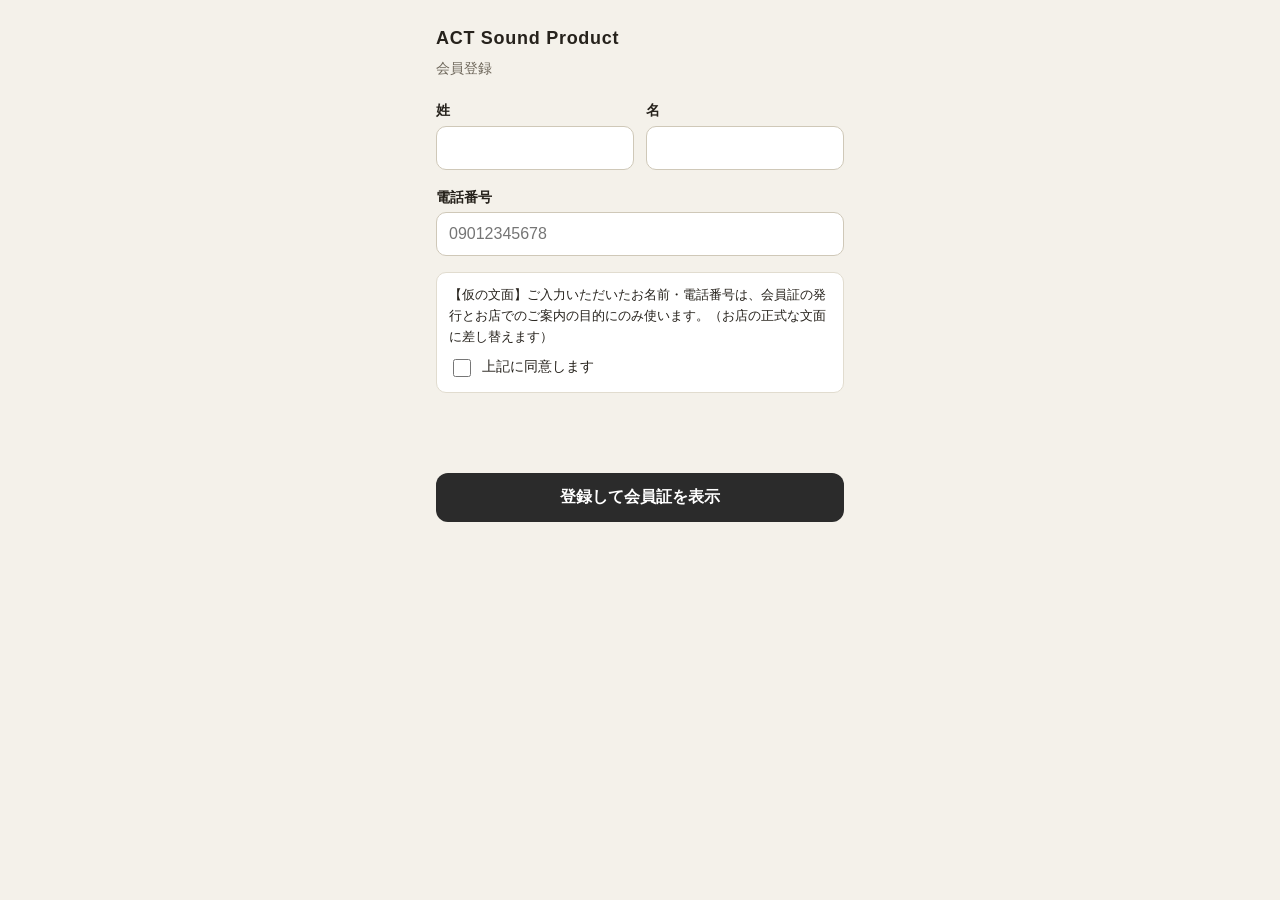
==== register.html @ 2cf7a6f6 "Add files via upload" ====
<!doctype html>
<html lang="ja">
<head>
<meta charset="utf-8">
<meta name="viewport" content="width=device-width, initial-scale=1">
<title>会員登録</title>
<link rel="stylesheet" href="style.css">
<script src="config.js"></script>
<script src="https://static.line-scdn.net/liff/edge/2/sdk.js"></script>
<script src="app.js"></script>
</head>
<body>
<div class="wrap">
  <h1 id="shop"></h1>
  <p class="lead">会員登録</p>

  <form id="form" novalidate>
    <div class="row">
      <div><label for="sei">姓</label><input id="sei" type="text" autocomplete="family-name" maxlength="20" required></div>
      <div><label for="mei">名</label><input id="mei" type="text" autocomplete="given-name" maxlength="20" required></div>
    </div>
    <div>
      <label for="phone">電話番号</label>
      <input id="phone" type="tel" inputmode="tel" autocomplete="tel" placeholder="09012345678" maxlength="13" required>
    </div>
    <div class="consent">
      <div id="privacy"></div>
      <label><input id="consent" type="checkbox"> 上記に同意します</label>
    </div>
    <p id="error" class="error" role="alert"></p>
    <button id="submit" type="submit">登録して会員証を表示</button>
  </form>
</div>
<script>
(function () {
  var $ = function (id) { return document.getElementById(id); };
  $('shop').textContent = App.config.shopName;
  $('privacy').textContent = App.config.privacyText;
  var ready = App.init();

  $('form').addEventListener('submit', function (ev) {
    ev.preventDefault();
    var sei = $('sei').value.trim(), mei = $('mei').value.trim();
    var phone = $('phone').value.replace(/[０-９]/g, function (c) {
      return String.fromCharCode(c.charCodeAt(0) - 0xFEE0);
    }).replace(/[^0-9]/g, '');
    if (!sei || !mei) { $('error').textContent = 'お名前（姓・名）を入力してください。'; return; }
    if (!/^0\d{9,10}$/.test(phone)) { $('error').textContent = '電話番号をご確認ください（例：09012345678）。'; return; }
    if (!$('consent').checked) { $('error').textContent = '同意にチェックを入れてください。'; return; }

    $('error').textContent = '';
    $('submit').disabled = true;
    $('submit').textContent = '登録しています…';
    ready.then(function () {
      return App.api('register', { sei: sei, mei: mei, phone: phone, consent: true });
    }).then(function (r) {
      if (!r.ok) throw new Error(r.message || '登録できませんでした。');
      location.href = 'index.html' + location.search;   // 会員証へ
    }).catch(function (e) {
      $('error').textContent = e.message || '通信できませんでした。もう一度お試しください。';
      $('submit').disabled = false;
      $('submit').textContent = '登録して会員証を表示';
    });
  });
})();
</script>
</body>
</html>
---- style.css ----
:root {
  --bg: #f4f1ea;
  --page-ink: #26221c;   /* 画面の文字色 */
  --page-sub: #6d665a;   /* 補足の文字色 */
  --card: #ffffff;       /* カードは常に白（バーコードの読み取りのため） */
  --ink: #26221c;        /* カードの中の文字色 */
  --sub: #6d665a;
  --accent: #2b2b2b;
  --danger: #b3261e;
  --line: #e1dccf;
}
@media (prefers-color-scheme: dark) {
  :root { --bg: #1b1915; --page-ink: #efe9dc; --page-sub: #b9b1a1; --accent: #5a5a5a; --danger: #ff8a80; }
}
* { box-sizing: border-box; }
.card .lead { color: var(--sub) !important; }
body {
  margin: 0; background: var(--bg); color: var(--page-ink);
  font-family: -apple-system, "Hiragino Sans", "Noto Sans JP", sans-serif;
  line-height: 1.6; -webkit-text-size-adjust: 100%;
}
.wrap { max-width: 440px; margin: 0 auto; padding: 24px 16px 40px; }
h1 { font-size: 18px; margin: 0 0 4px; letter-spacing: .04em; }
.lead { color: var(--page-sub); font-size: 14px; margin: 0 0 20px; }
.card {
  background: var(--card); color: var(--ink); border-radius: 16px;
  border: 1px solid var(--line); padding: 20px 16px; text-align: center;
}
.card .name { font-size: 18px; font-weight: 700; margin: 0 0 12px; }
.card svg { width: 100%; height: auto; display: block; }
.card .code { font-size: 22px; letter-spacing: .12em; font-weight: 700; margin: 8px 0 0; font-variant-numeric: tabular-nums; }
.hint { color: var(--page-sub); font-size: 13px; margin-top: 14px; }
form { display: grid; gap: 16px; }
label { display: block; font-size: 14px; font-weight: 700; margin-bottom: 4px; }
.row { display: grid; grid-template-columns: 1fr 1fr; gap: 12px; }
input[type=text], input[type=tel] {
  width: 100%; font-size: 16px; padding: 12px; border-radius: 10px;
  border: 1px solid #cfc8b8; background: #fff; color: #26221c;
}
input:focus { outline: 2px solid var(--accent); outline-offset: 1px; }
.consent { background: var(--card); color: var(--ink); border: 1px solid var(--line); border-radius: 10px; padding: 12px; font-size: 13px; }
.consent label { font-weight: 400; display: flex; gap: 8px; align-items: flex-start; margin: 8px 0 0; font-size: 14px; }
.consent input { margin-top: 4px; width: 18px; height: 18px; flex: none; }
button {
  font-size: 16px; font-weight: 700; padding: 14px; border: 0; border-radius: 12px;
  background: var(--accent); color: #fff; cursor: pointer; width: 100%;
}
button:disabled { opacity: .5; cursor: default; }
.error { color: var(--danger); font-size: 14px; min-height: 1.4em; }
.hidden { display: none; }
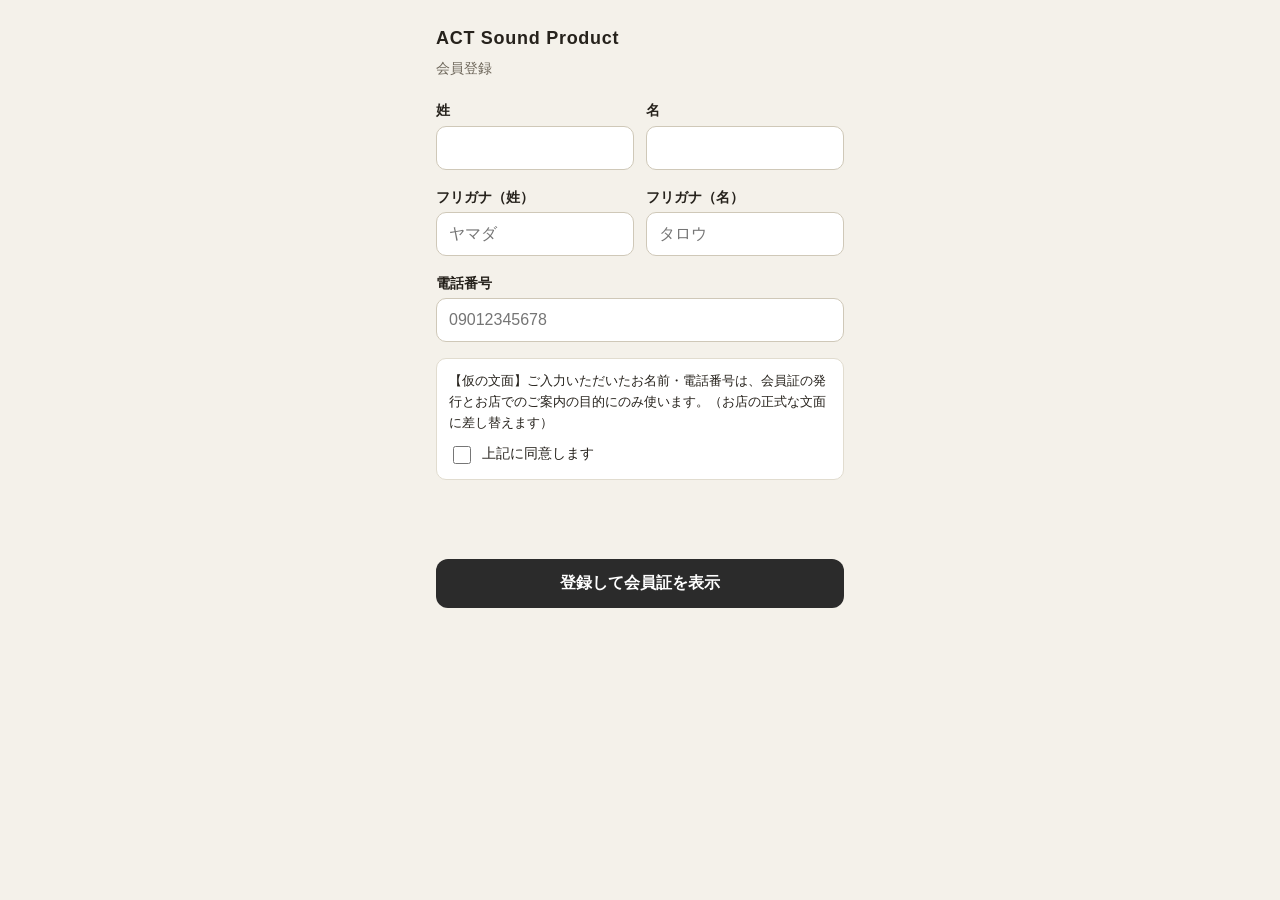
==== commit e382cd28: "Add files via upload" ====
--- a/register.html
+++ b/register.html
@@ -19,6 +19,10 @@
       <div><label for="sei">姓</label><input id="sei" type="text" autocomplete="family-name" maxlength="20" required></div>
       <div><label for="mei">名</label><input id="mei" type="text" autocomplete="given-name" maxlength="20" required></div>
     </div>
+    <div class="row">
+      <div><label for="seiKana">フリガナ（姓）</label><input id="seiKana" type="text" autocomplete="off" maxlength="20" placeholder="ヤマダ" required></div>
+      <div><label for="meiKana">フリガナ（名）</label><input id="meiKana" type="text" autocomplete="off" maxlength="20" placeholder="タロウ" required></div>
+    </div>
     <div>
       <label for="phone">電話番号</label>
       <input id="phone" type="tel" inputmode="tel" autocomplete="tel" placeholder="09012345678" maxlength="13" required>
@@ -38,13 +42,23 @@
   $('privacy').textContent = App.config.privacyText;
   var ready = App.init();
 
+  // ひらがな→カタカナ。空白を除き、カタカナ・長音・中点だけなら返す（違えば空）
+  function toKana(s) {
+    var k = String(s || '').replace(/[\s　]+/g, '').replace(/[ぁ-ゖ]/g, function (c) {
+      return String.fromCharCode(c.charCodeAt(0) + 0x60);
+    });
+    return /^[ァ-ヶー・]+$/.test(k) ? k : '';
+  }
+
   $('form').addEventListener('submit', function (ev) {
     ev.preventDefault();
     var sei = $('sei').value.trim(), mei = $('mei').value.trim();
     var phone = $('phone').value.replace(/[０-９]/g, function (c) {
       return String.fromCharCode(c.charCodeAt(0) - 0xFEE0);
     }).replace(/[^0-9]/g, '');
+    var seiKana = toKana($('seiKana').value), meiKana = toKana($('meiKana').value);
     if (!sei || !mei) { $('error').textContent = 'お名前（姓・名）を入力してください。'; return; }
+    if (!seiKana || !meiKana) { $('error').textContent = 'フリガナ（姓・名）を、カタカナまたはひらがなで入力してください。'; return; }
     if (!/^0\d{9,10}$/.test(phone)) { $('error').textContent = '電話番号をご確認ください（例：09012345678）。'; return; }
     if (!$('consent').checked) { $('error').textContent = '同意にチェックを入れてください。'; return; }
 
@@ -52,7 +66,7 @@
     $('submit').disabled = true;
     $('submit').textContent = '登録しています…';
     ready.then(function () {
-      return App.api('register', { sei: sei, mei: mei, phone: phone, consent: true });
+      return App.api('register', { sei: sei, mei: mei, seiKana: seiKana, meiKana: meiKana, phone: phone, consent: true });
     }).then(function (r) {
       if (!r.ok) throw new Error(r.message || '登録できませんでした。');
       location.href = 'index.html' + location.search;   // 会員証へ
